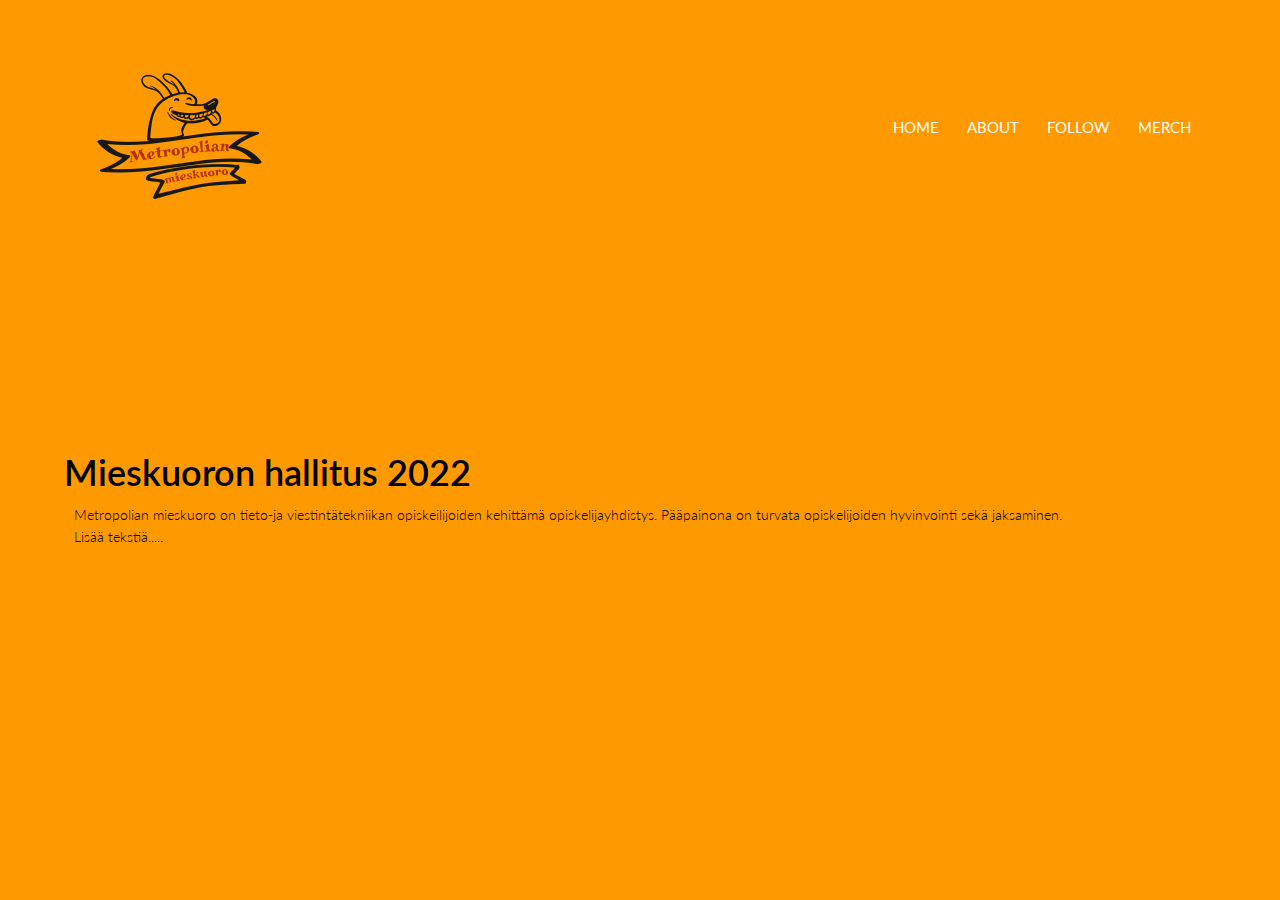
==== about.html @ 9ccbb992 "chore: initial commit" ====
<!DOCTYPE html>
<html lang="en">
<head>
    <meta charset="UTF-8">
    <meta http-equiv="X-UA-Compatible" content="IE=edge">
    <meta name="viewport" content="width=device-width, initial-scale=1.0">
    <title>Metropolian mieskuoro</title>
    <link rel="stylesheet" href="style.css">
    <link rel="preconnect" href="https://fonts.googleapis.com">
<link rel="preconnect" href="https://fonts.gstatic.com" crossorigin>
<link href="https://fonts.googleapis.com/css2?family=Lato:ital,wght@0,400;1,100;1,300;1,400&display=swap" rel="stylesheet">

</head>
<body>
    <section class="header">
        <nav>
            <a href="index.html"><img src="logo.png"></a>
            <div class="nav-links">
                
                <ul>
                    <li><a href="index.html">HOME</a></li>
                    <li><a href="about.html">ABOUT</a></li>
                    <li><a href="">FOLLOW</a></li>
                    <li><a href="">MERCH</a></li>
                </ul>
            </div>
           
        </nav>
        <div class="teksti">
            <div class="hallitus">
            <h1>Mieskuoron hallitus 2022</h1>
            <p>Metropolian mieskuoro on tieto-ja viestintätekniikan opiskeilijoiden kehittämä opiskelijayhdistys. 
                Pääpainona on turvata opiskelijoiden hyvinvointi sekä jaksaminen. <br>
                Lisää tekstiä.....</p>
        </div>
    </div>
    </section>
</body>
</html>
---- style.css ----
*{
    margin: 0;
    padding: 0;
    font-family: 'Lato', sans-serif;
}
.header{
    min-height: 100vh;
    width: 100%;
    
}
nav{
    display: flex;
    padding: 2% 6%;
    justify-content: space-between;
    align-items: center;
}
.nav-links{
    flex: 1;
    text-align: right;
}
.nav-links ul li{
    list-style: none;
    display: inline-block;
    padding: 8px 12px;
    position: relative;
}
body{
    background-color: #ff9900;
}
.nav-links ul li a{
    color: #fff;
    text-decoration: none;
    font-size: 15px;
}
.nav-links ul li::after{
   content: '';
   width: 0%;
   height: 2px;
   background: black;
   display: block;
   margin: auto;
   transition: 0.5s;

}
.nav-links ul li:hover::after{
    width: 100%;
}
.teksti{
    width: 90%;
    color: black;
    position: absolute;
    top: 50%;
    left: 50%;
    transform: translate(-50%);
}

@media (max-width: 700px){
    .teksti{
        font-size: 20px;
    }
    .nav-links ul li{
        display: block;
    }
    .nav-links{
        position: absolute;
        height: 100vh;
        width: 200px;
        top: 0;
        right: 0;
        text-align: left;
        z-index: 2;
    }

}
.tapahtumat{
    width: 80%;
    margin: auto;
    text-align: center;
    padding-top: 100px;
    position: relative;
    top: -250px;
}
h1{
    font-size: 36px;
    font-weight: 600;
   
}
p{
    font-size: 14px;
    font-weight: 300;
    line-height: 22px;
    padding: 10px;
}
.row{
    margin-top: 5%;
    display: flex;
    justify-content: space-between;
}
.col{
    flex-basis: 31%;
    background: rgb(233, 172, 144);
    border-radius: 10px;
    margin-bottom: 5%;
    padding: 20px 12px;
    box-sizing: border-box;
}
.fa-facebook {
    background: #3B5998;
    color: white;
  }
  .fa-twitter {
    background: #55ACEE;
    color: white;
  }
  .fa-instagram {
    background: #125688;
    color: white;
  }
  .fa {
    padding: 20px;
    font-size: 30px;
    width: 50px;
    text-align: center;
    text-decoration: none;
  }
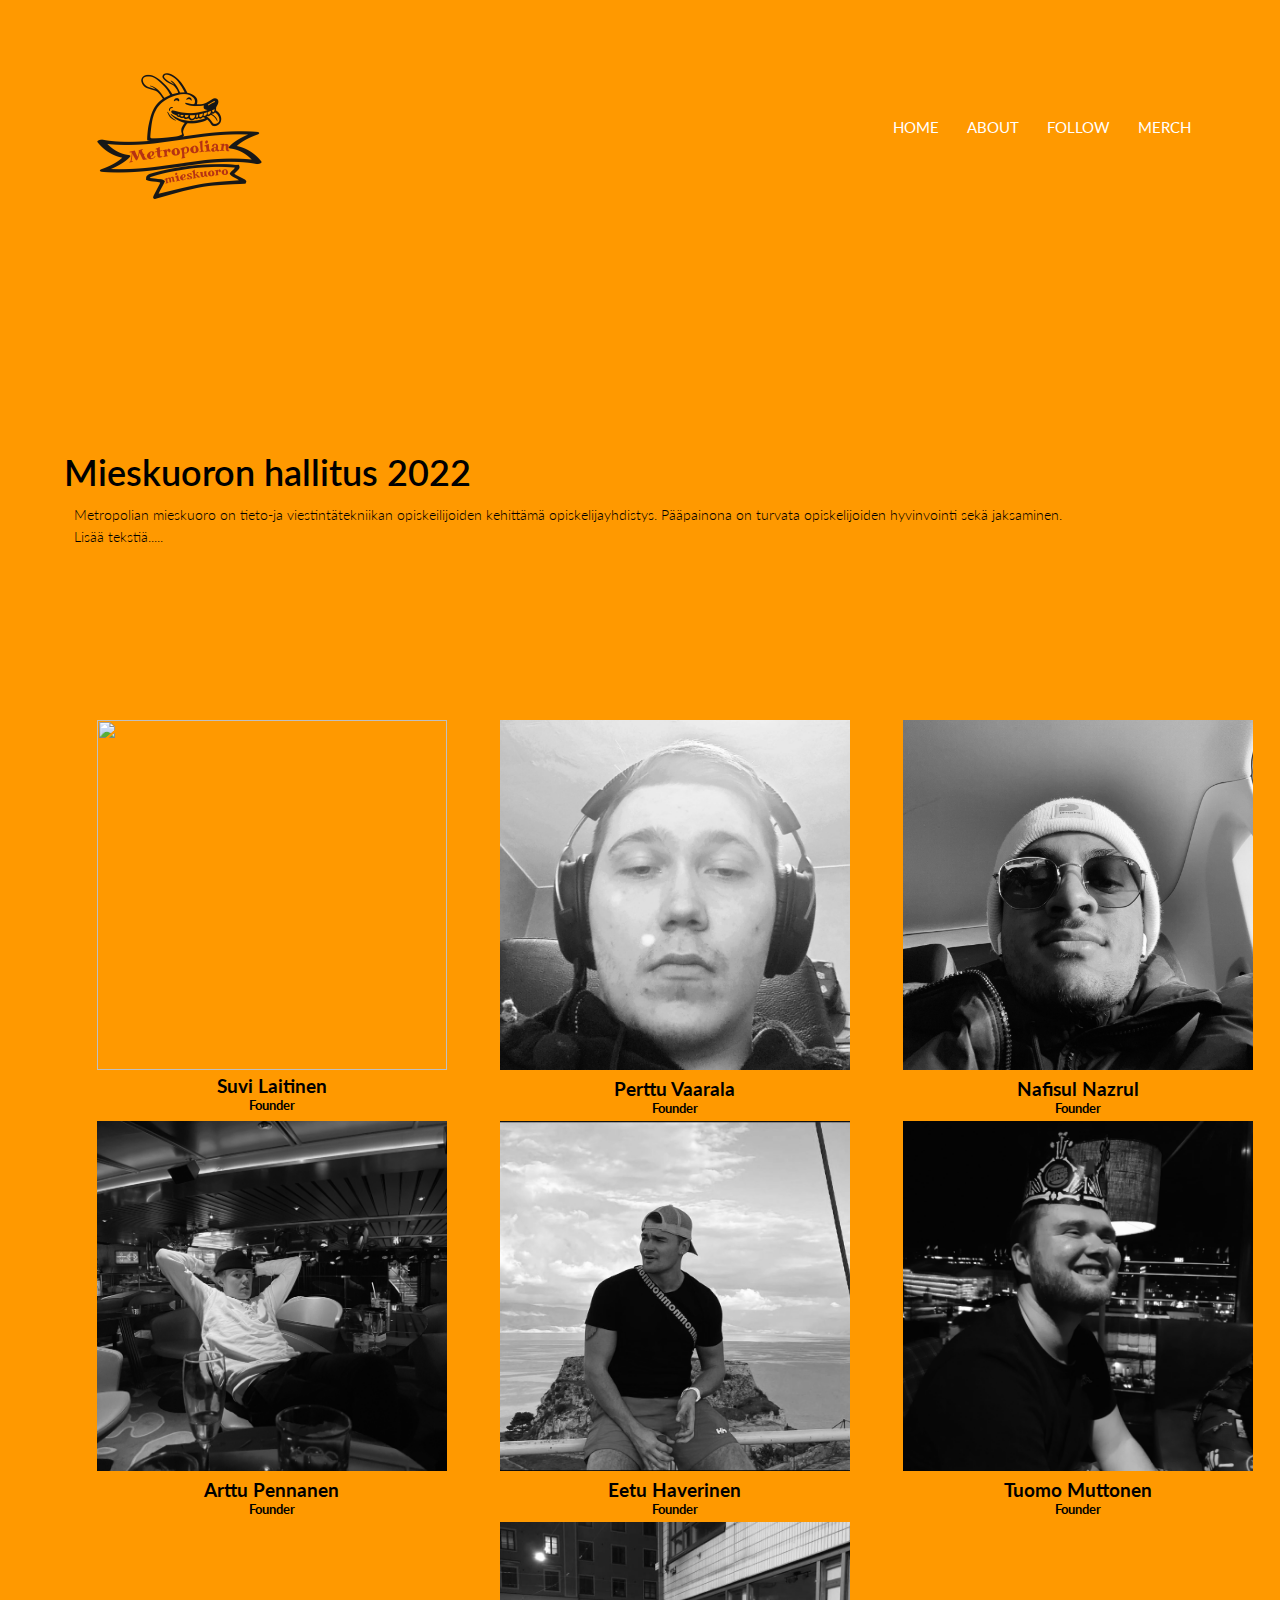
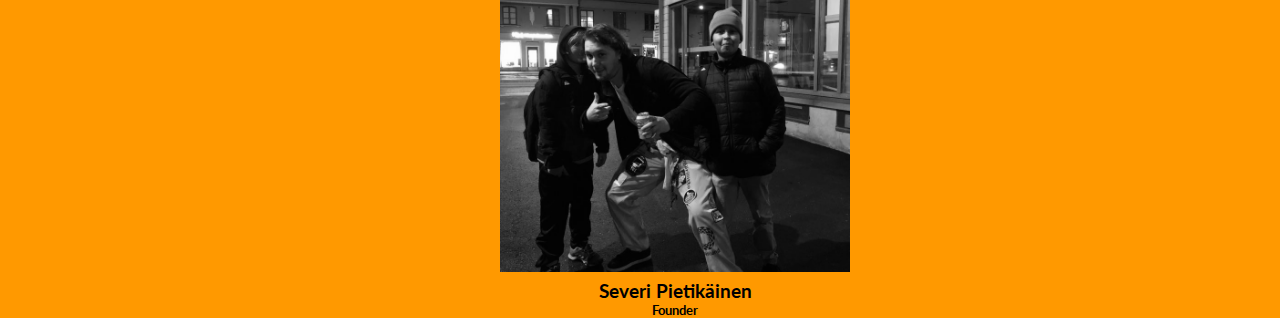
==== commit 08ccf366: "about.html" ====
--- a/about.html
+++ b/about.html
@@ -1,39 +1,94 @@
 <!DOCTYPE html>
 <html lang="en">
-<head>
-    <meta charset="UTF-8">
-    <meta http-equiv="X-UA-Compatible" content="IE=edge">
-    <meta name="viewport" content="width=device-width, initial-scale=1.0">
-    <title>Metropolian mieskuoro</title>
-    <link rel="stylesheet" href="style.css">
-    <link rel="preconnect" href="https://fonts.googleapis.com">
-<link rel="preconnect" href="https://fonts.gstatic.com" crossorigin>
-<link href="https://fonts.googleapis.com/css2?family=Lato:ital,wght@0,400;1,100;1,300;1,400&display=swap" rel="stylesheet">
-
-</head>
-<body>
-    <section class="header">
-        <nav>
-            <a href="index.html"><img src="logo.png"></a>
-            <div class="nav-links">
-                
-                <ul>
-                    <li><a href="index.html">HOME</a></li>
-                    <li><a href="about.html">ABOUT</a></li>
-                    <li><a href="">FOLLOW</a></li>
-                    <li><a href="">MERCH</a></li>
-                </ul>
+    <head>
+        <meta charset="UTF-8" />
+        <meta http-equiv="X-UA-Compatible" content="IE=edge" />
+        <meta name="viewport" content="width=device-width, initial-scale=1.0" />
+        <title>Metropolian mieskuoro</title>
+        <link rel="stylesheet" href="style.css" />
+        <link rel="preconnect" href="https://fonts.googleapis.com" />
+        <link rel="preconnect" href="https://fonts.gstatic.com" crossorigin />
+        <link
+            href="https://fonts.googleapis.com/css2?family=Lato:ital,wght@0,400;1,100;1,300;1,400&display=swap"
+            rel="stylesheet"
+        />
+    </head>
+    <body>
+        <section class="header">
+            <nav>
+                <a href="index.html"><img src="logo.png" /></a>
+                <div class="nav-links">
+                    <ul>
+                        <li><a href="index.html">HOME</a></li>
+                        <li><a href="about.html">ABOUT</a></li>
+                        <li><a href="">FOLLOW</a></li>
+                        <li><a href="">MERCH</a></li>
+                    </ul>
+                </div>
+            </nav>
+            <div class="teksti">
+                <div class="hallitus">
+                    <h1>Mieskuoron hallitus 2022</h1>
+                    <p>
+                        Metropolian mieskuoro on tieto-ja viestintätekniikan opiskeilijoiden kehittämä
+                        opiskelijayhdistys. Pääpainona on turvata opiskelijoiden hyvinvointi sekä jaksaminen. <br />
+                        Lisää tekstiä.....
+                       </p>
+                 </div>
             </div>
-           
-        </nav>
-        <div class="teksti">
-            <div class="hallitus">
-            <h1>Mieskuoron hallitus 2022</h1>
-            <p>Metropolian mieskuoro on tieto-ja viestintätekniikan opiskeilijoiden kehittämä opiskelijayhdistys. 
-                Pääpainona on turvata opiskelijoiden hyvinvointi sekä jaksaminen. <br>
-                Lisää tekstiä.....</p>
-        </div>
-    </div>
-    </section>
-</body>
-</html>+            <div class="container">
+               <div class="row">
+                   <div class="img-area">
+                       <img src="suvi.JPG">
+                       <div class="img-text">
+                           <h3>Suvi Laitinen</h3>
+                           <h5>Founder</h5>
+                       </div>
+                   </div>
+                   <div class="img-area">
+                    <img src="perttu.JPG">
+                    <div class="img-text">
+                        <h3>Perttu Vaarala</h3>
+                        <h5>Founder</h5>
+                    </div>
+                </div>
+                <div class="img-area">
+                    <img src="nasse.jpg">
+                    <div class="img-text">
+                        <h3>Nafisul Nazrul</h3>
+                        <h5>Founder</h5>
+                    </div>
+                </div>
+                <div class="img-area">
+                    <img src="arttu.jpg">
+                    <div class="img-text">
+                        <h3>Arttu Pennanen</h3>
+                        <h5>Founder</h5>
+                    </div>
+                </div>
+                <div class="img-area">
+                    <img src="eetu.jpg">
+                    <div class="img-text">
+                        <h3>Eetu Haverinen</h3>
+                        <h5>Founder</h5>
+                    </div>
+                </div>
+                <div class="img-area">
+                    <img src="tuomo.jpg">
+                    <div class="img-text">
+                        <h3>Tuomo Muttonen</h3>
+                        <h5>Founder</h5>
+                    </div>
+                </div>
+                <div class="img-area">
+                    <img src="sebu.jpg">
+                    <div class="img-text">
+                        <h3>Severi Pietikäinen</h3>
+                        <h5>Founder</h5>
+                    </div>
+                </div>
+               </div> 
+            </div>
+        </section>
+    </body>
+</html>
--- a/style.css
+++ b/style.css
@@ -1,51 +1,49 @@
-*{
+* {
     margin: 0;
     padding: 0;
     font-family: 'Lato', sans-serif;
 }
-.header{
+.header {
     min-height: 100vh;
     width: 100%;
-    
 }
-nav{
+nav {
     display: flex;
     padding: 2% 6%;
     justify-content: space-between;
     align-items: center;
 }
-.nav-links{
+.nav-links {
     flex: 1;
     text-align: right;
 }
-.nav-links ul li{
+.nav-links ul li {
     list-style: none;
     display: inline-block;
     padding: 8px 12px;
     position: relative;
 }
-body{
+body {
     background-color: #ff9900;
 }
-.nav-links ul li a{
+.nav-links ul li a {
     color: #fff;
     text-decoration: none;
     font-size: 15px;
 }
-.nav-links ul li::after{
-   content: '';
-   width: 0%;
-   height: 2px;
-   background: black;
-   display: block;
-   margin: auto;
-   transition: 0.5s;
-
+.nav-links ul li::after {
+    content: '';
+    width: 0%;
+    height: 2px;
+    background: black;
+    display: block;
+    margin: auto;
+    transition: 0.5s;
 }
-.nav-links ul li:hover::after{
+.nav-links ul li:hover::after {
     width: 100%;
 }
-.teksti{
+.teksti {
     width: 90%;
     color: black;
     position: absolute;
@@ -54,14 +52,14 @@
     transform: translate(-50%);
 }
 
-@media (max-width: 700px){
-    .teksti{
+@media (max-width: 700px) {
+    .teksti {
         font-size: 20px;
     }
-    .nav-links ul li{
+    .nav-links ul li {
         display: block;
     }
-    .nav-links{
+    .nav-links {
         position: absolute;
         height: 100vh;
         width: 200px;
@@ -70,9 +68,8 @@
         text-align: left;
         z-index: 2;
     }
-
 }
-.tapahtumat{
+.tapahtumat {
     width: 80%;
     margin: auto;
     text-align: center;
@@ -80,23 +77,23 @@
     position: relative;
     top: -250px;
 }
-h1{
+h1 {
     font-size: 36px;
     font-weight: 600;
-   
 }
-p{
+p {
     font-size: 14px;
     font-weight: 300;
     line-height: 22px;
     padding: 10px;
 }
-.row{
+.row {
     margin-top: 5%;
     display: flex;
-    justify-content: space-between;
+    justify-content: space-around;
+    flex-wrap: wrap;
 }
-.col{
+.col {
     flex-basis: 31%;
     background: rgb(233, 172, 144);
     border-radius: 10px;
@@ -105,21 +102,37 @@
     box-sizing: border-box;
 }
 .fa-facebook {
-    background: #3B5998;
+    background: #3b5998;
     color: white;
-  }
-  .fa-twitter {
-    background: #55ACEE;
+}
+.fa-twitter {
+    background: #55acee;
     color: white;
-  }
-  .fa-instagram {
+}
+.fa-instagram {
     background: #125688;
     color: white;
-  }
-  .fa {
+}
+.fa {
     padding: 20px;
     font-size: 30px;
     width: 50px;
     text-align: center;
     text-decoration: none;
-  }+}
+.container {
+    margin-top: 400px;
+    margin-left: 70px;
+    display: flex;
+
+}
+.img-area {
+    text-align: center;
+    position: relative;
+}
+.img-area img {
+    width: 350px;
+    height: 350px;
+    padding: 5px;
+    object-fit: cover;
+}
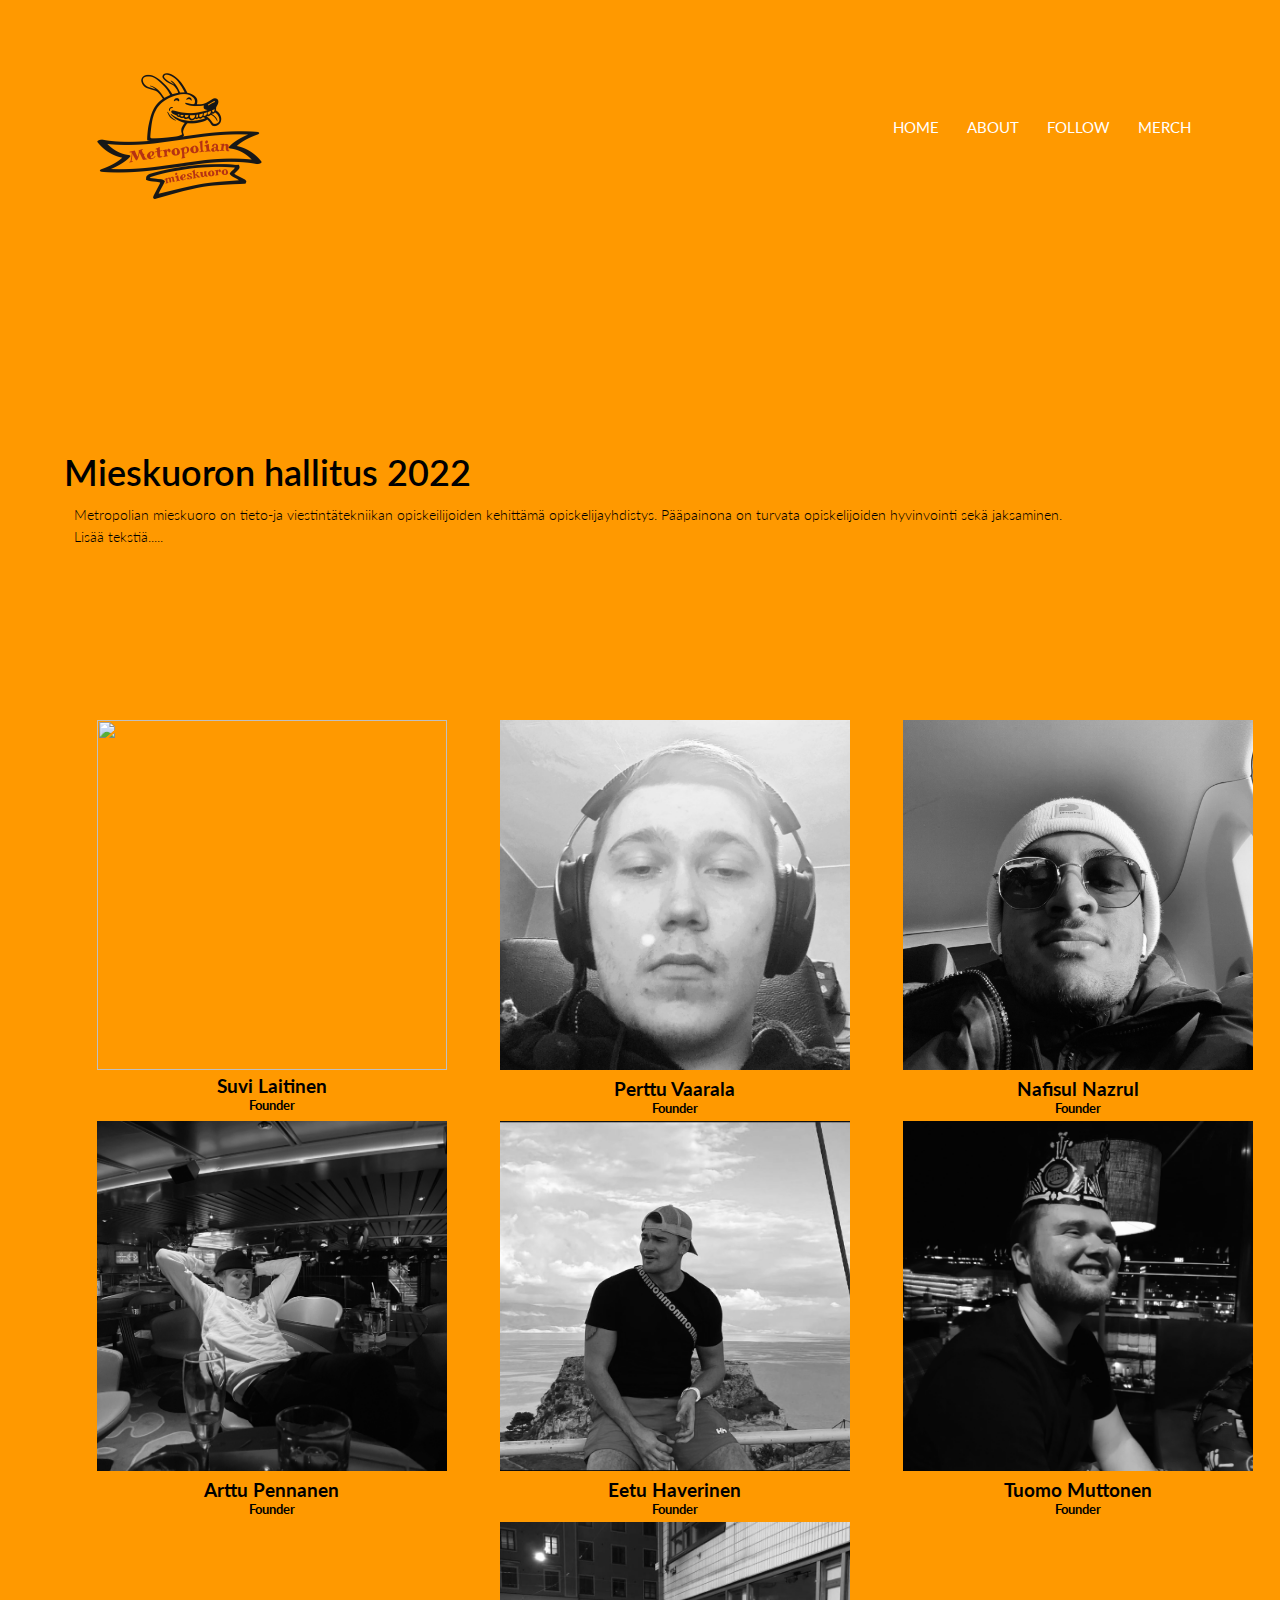
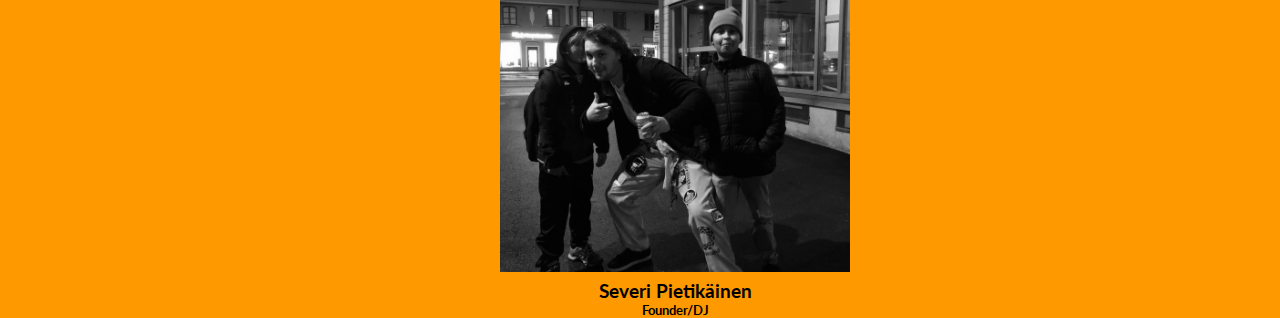
==== commit 3f2ca6e5: "changes" ====
--- a/about.html
+++ b/about.html
@@ -33,61 +33,61 @@
                         Metropolian mieskuoro on tieto-ja viestintätekniikan opiskeilijoiden kehittämä
                         opiskelijayhdistys. Pääpainona on turvata opiskelijoiden hyvinvointi sekä jaksaminen. <br />
                         Lisää tekstiä.....
-                       </p>
-                 </div>
+                    </p>
+                </div>
             </div>
             <div class="container">
-               <div class="row">
-                   <div class="img-area">
-                       <img src="suvi.JPG">
-                       <div class="img-text">
-                           <h3>Suvi Laitinen</h3>
-                           <h5>Founder</h5>
-                       </div>
-                   </div>
-                   <div class="img-area">
-                    <img src="perttu.JPG">
-                    <div class="img-text">
-                        <h3>Perttu Vaarala</h3>
-                        <h5>Founder</h5>
+                <div class="row">
+                    <div class="img-area">
+                        <img src="suvi.JPG" />
+                        <div class="img-text">
+                            <h3>Suvi Laitinen</h3>
+                            <h5>Founder</h5>
+                        </div>
+                    </div>
+                    <div class="img-area">
+                        <img src="perttu.JPG" />
+                        <div class="img-text">
+                            <h3>Perttu Vaarala</h3>
+                            <h5>Founder</h5>
+                        </div>
+                    </div>
+                    <div class="img-area">
+                        <img src="nasse.jpg" />
+                        <div class="img-text">
+                            <h3>Nafisul Nazrul</h3>
+                            <h5>Founder</h5>
+                        </div>
+                    </div>
+                    <div class="img-area">
+                        <img src="arttu.jpg" />
+                        <div class="img-text">
+                            <h3>Arttu Pennanen</h3>
+                            <h5>Founder</h5>
+                        </div>
+                    </div>
+                    <div class="img-area">
+                        <img src="eetu.jpg" />
+                        <div class="img-text">
+                            <h3>Eetu Haverinen</h3>
+                            <h5>Founder</h5>
+                        </div>
+                    </div>
+                    <div class="img-area">
+                        <img src="tuomo.jpg" />
+                        <div class="img-text">
+                            <h3>Tuomo Muttonen</h3>
+                            <h5>Founder</h5>
+                        </div>
+                    </div>
+                    <div class="img-area">
+                        <img src="sebu.jpg" />
+                        <div class="img-text">
+                            <h3>Severi Pietikäinen</h3>
+                            <h5>Founder/DJ</h5>
+                        </div>
                     </div>
                 </div>
-                <div class="img-area">
-                    <img src="nasse.jpg">
-                    <div class="img-text">
-                        <h3>Nafisul Nazrul</h3>
-                        <h5>Founder</h5>
-                    </div>
-                </div>
-                <div class="img-area">
-                    <img src="arttu.jpg">
-                    <div class="img-text">
-                        <h3>Arttu Pennanen</h3>
-                        <h5>Founder</h5>
-                    </div>
-                </div>
-                <div class="img-area">
-                    <img src="eetu.jpg">
-                    <div class="img-text">
-                        <h3>Eetu Haverinen</h3>
-                        <h5>Founder</h5>
-                    </div>
-                </div>
-                <div class="img-area">
-                    <img src="tuomo.jpg">
-                    <div class="img-text">
-                        <h3>Tuomo Muttonen</h3>
-                        <h5>Founder</h5>
-                    </div>
-                </div>
-                <div class="img-area">
-                    <img src="sebu.jpg">
-                    <div class="img-text">
-                        <h3>Severi Pietikäinen</h3>
-                        <h5>Founder</h5>
-                    </div>
-                </div>
-               </div> 
             </div>
         </section>
     </body>
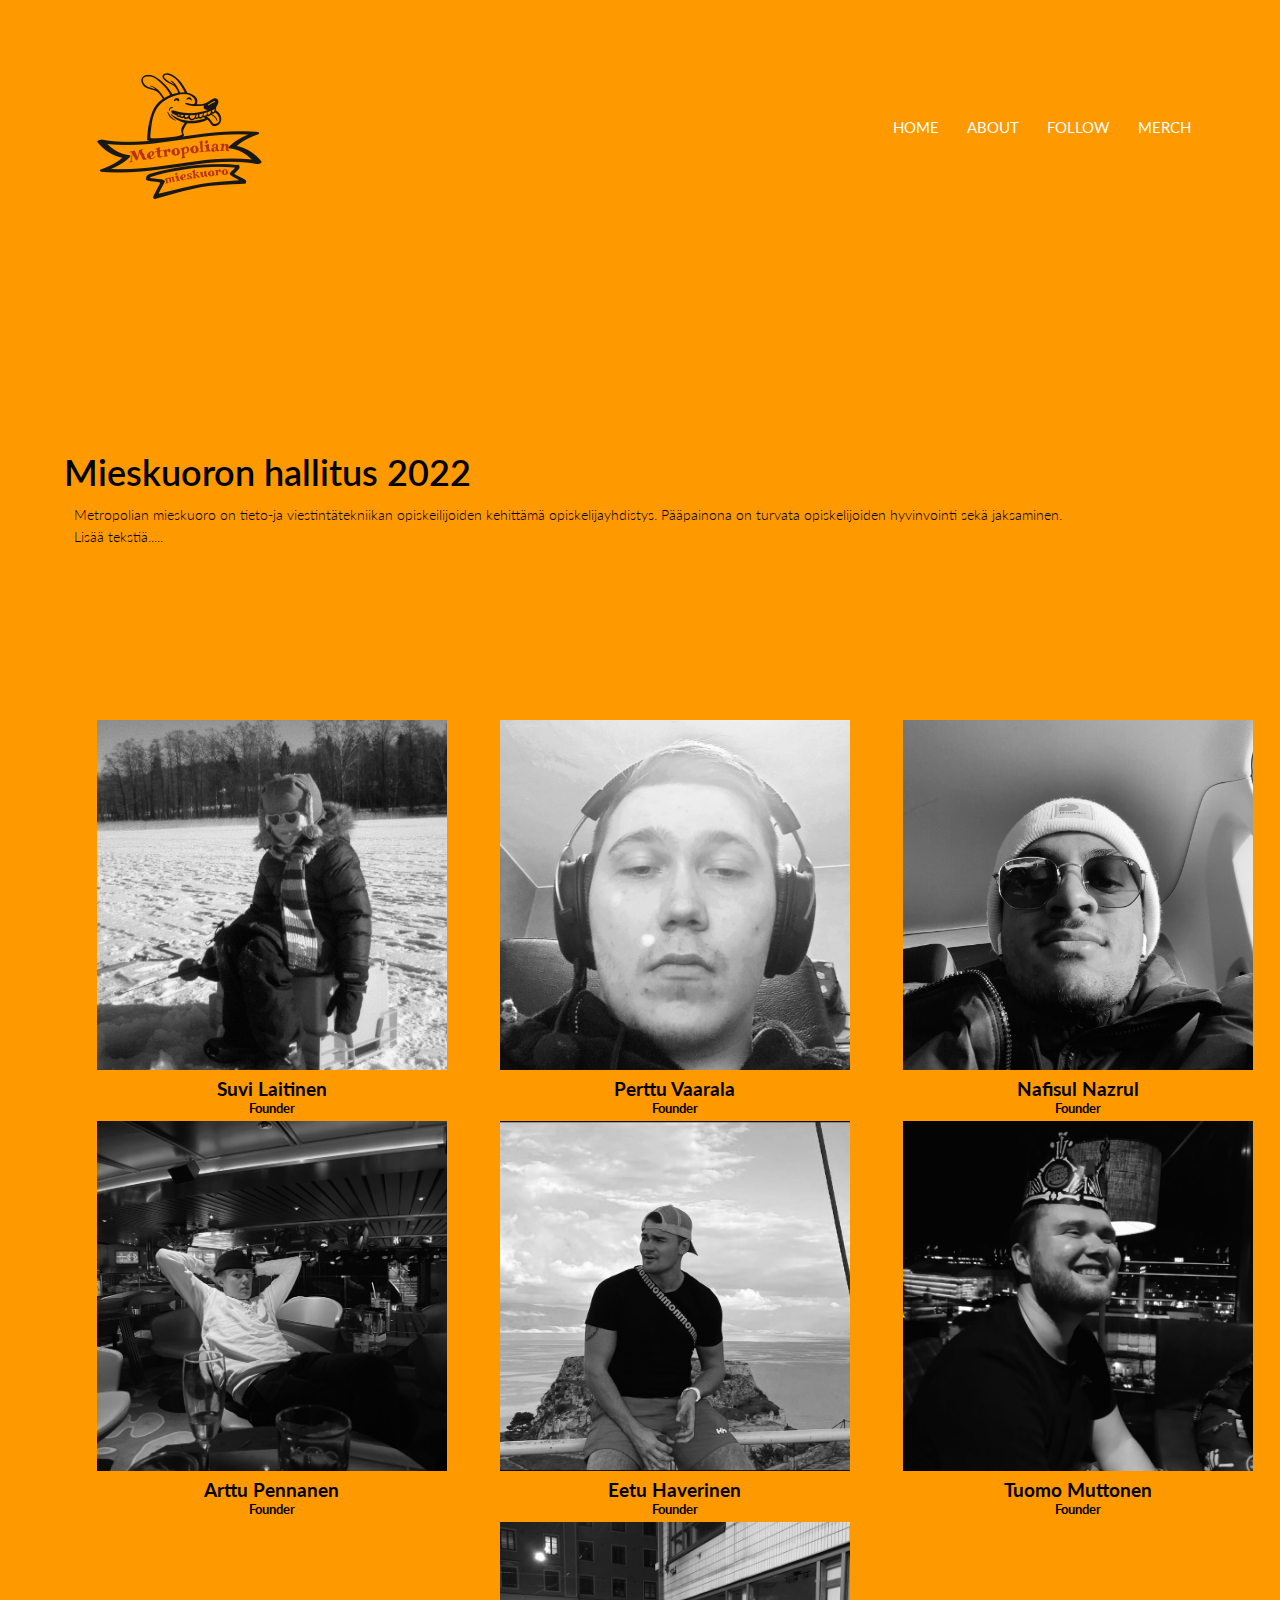
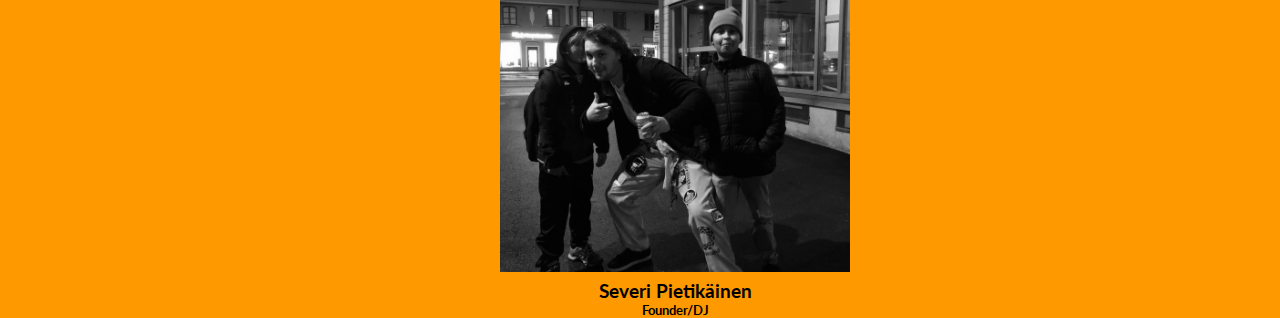
==== commit 756f6534: "Pictured added" ====
--- a/about.html
+++ b/about.html
@@ -21,7 +21,7 @@
                     <ul>
                         <li><a href="index.html">HOME</a></li>
                         <li><a href="about.html">ABOUT</a></li>
-                        <li><a href="">FOLLOW</a></li>
+                        <li><a href="follow.html">FOLLOW</a></li>
                         <li><a href="">MERCH</a></li>
                     </ul>
                 </div>
@@ -39,7 +39,7 @@
             <div class="container">
                 <div class="row">
                     <div class="img-area">
-                        <img src="suvi.JPG" />
+                        <img src="suvi.jpg" />
                         <div class="img-text">
                             <h3>Suvi Laitinen</h3>
                             <h5>Founder</h5>
